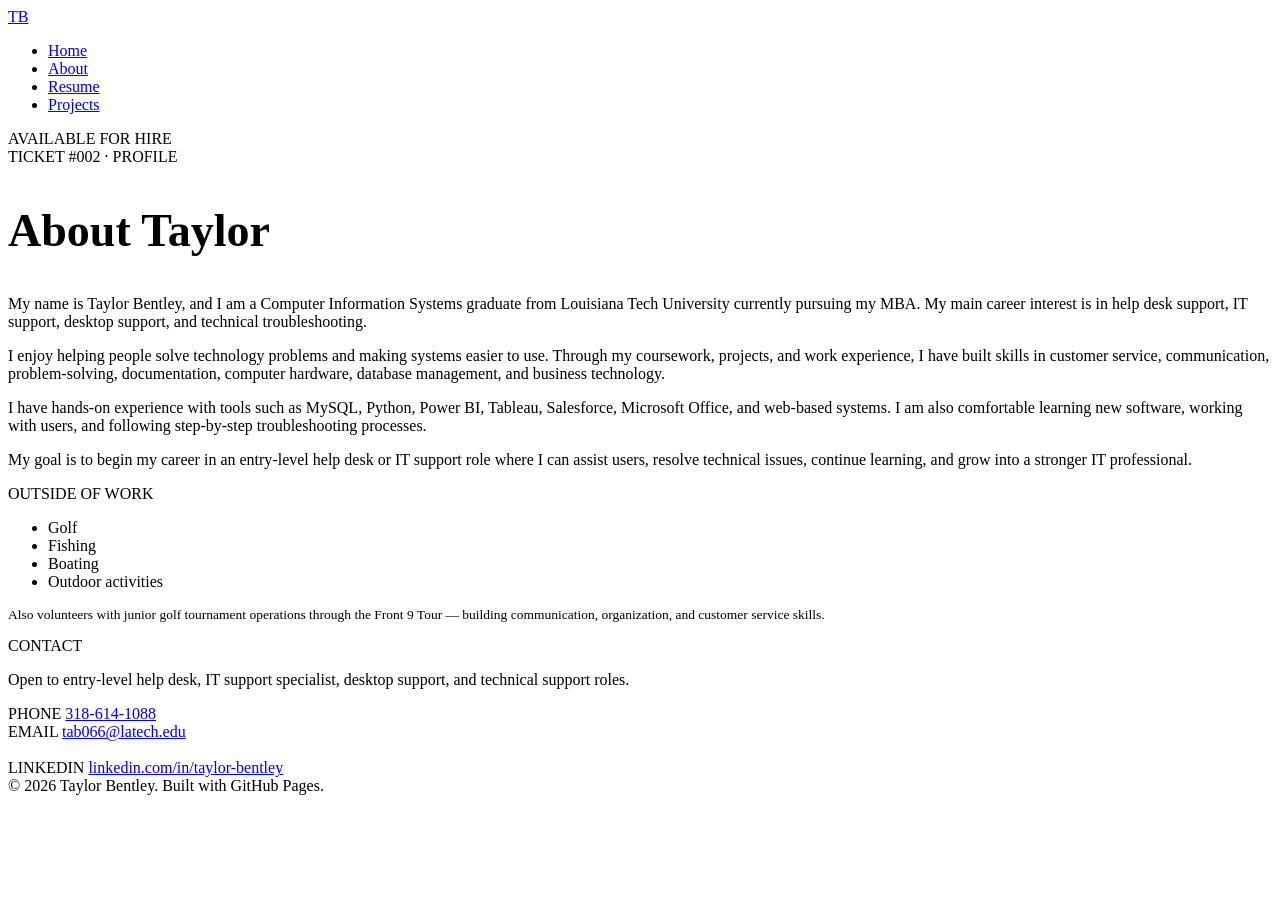
==== about.html @ 966b0103 "Add files via upload" ====
<!DOCTYPE html>
<html lang="en">
<head>
<meta charset="UTF-8">
<meta name="viewport" content="width=device-width, initial-scale=1.0">
<title>About — Taylor Bentley</title>
<meta name="description" content="About Taylor Bentley — Computer Information Systems graduate and MBA candidate focused on help desk and IT support.">
<link rel="preconnect" href="https://fonts.googleapis.com">
<link rel="preconnect" href="https://fonts.gstatic.com" crossorigin>
<link href="https://fonts.googleapis.com/css2?family=Space+Grotesk:wght@500;600;700&family=Inter:wght@400;500;600&family=IBM+Plex+Mono:wght@400;500;600&display=swap" rel="stylesheet">
<link rel="stylesheet" href="css/style.css">
</head>
<body>

<header class="site-header">
  <div class="wrap nav">
    <div class="nav-left">
      <a href="index.html" class="logo">TB</a>
      <ul class="nav-links">
        <li><a href="index.html">Home</a></li>
        <li><a href="about.html" class="is-active">About</a></li>
        <li><a href="resume.html">Resume</a></li>
        <li><a href="projects.html">Projects</a></li>
      </ul>
    </div>
    <div class="status-pill"><span class="status-dot"></span> AVAILABLE FOR HIRE</div>
  </div>
</header>

<main>
  <section class="hero" style="padding-bottom: 0;">
    <div class="wrap">
      <div class="ticket-eyebrow"><span class="num">TICKET #002</span> · PROFILE</div>
      <h1 class="display" style="font-size: clamp(32px,5vw,46px);">About Taylor</h1>
    </div>
  </section>

  <section class="block">
    <div class="wrap hero-grid">
      <div>
        <p class="body-text">My name is Taylor Bentley, and I am a Computer Information Systems graduate from Louisiana Tech University currently pursuing my MBA. My main career interest is in help desk support, IT support, desktop support, and technical troubleshooting.</p>
        <p class="body-text">I enjoy helping people solve technology problems and making systems easier to use. Through my coursework, projects, and work experience, I have built skills in customer service, communication, problem-solving, documentation, computer hardware, database management, and business technology.</p>
        <p class="body-text">I have hands-on experience with tools such as MySQL, Python, Power BI, Tableau, Salesforce, Microsoft Office, and web-based systems. I am also comfortable learning new software, working with users, and following step-by-step troubleshooting processes.</p>
        <p class="body-text">My goal is to begin my career in an entry-level help desk or IT support role where I can assist users, resolve technical issues, continue learning, and grow into a stronger IT professional.</p>
      </div>

      <div class="status-panel">
        <div class="panel-title"><span>OUTSIDE OF WORK</span></div>
        <ul class="skill-list">
          <li><span class="dot"></span> Golf</li>
          <li><span class="dot"></span> Fishing</li>
          <li><span class="dot"></span> Boating</li>
          <li><span class="dot"></span> Outdoor activities</li>
        </ul>
        <p style="color: var(--text-muted); font-size: 13.5px; margin: 4px 0 14px;">Also volunteers with junior golf tournament operations through the Front 9 Tour — building communication, organization, and customer service skills.</p>
      </div>
    </div>
  </section>
</main>

<footer>
  <div class="wrap">
    <div class="footer-grid" id="contact">
      <div>
        <span class="label">CONTACT</span>
        <p>Open to entry-level help desk, IT support specialist, desktop support, and technical support roles.</p>
      </div>
      <div>
        <span class="label">PHONE</span>
        <a href="tel:3186141088">318-614-1088</a>
      </div>
      <div>
        <span class="label">EMAIL</span>
        <a href="mailto:tab066@latech.edu">tab066@latech.edu</a><br><br>
        <span class="label">LINKEDIN</span>
        <a href="https://www.linkedin.com/in/taylor-bentley-a34ab1236/" target="_blank" rel="noopener">linkedin.com/in/taylor-bentley</a>
      </div>
    </div>
    <div class="copyright">© 2026 Taylor Bentley. Built with GitHub Pages.</div>
  </div>
</footer>

</body>
</html>
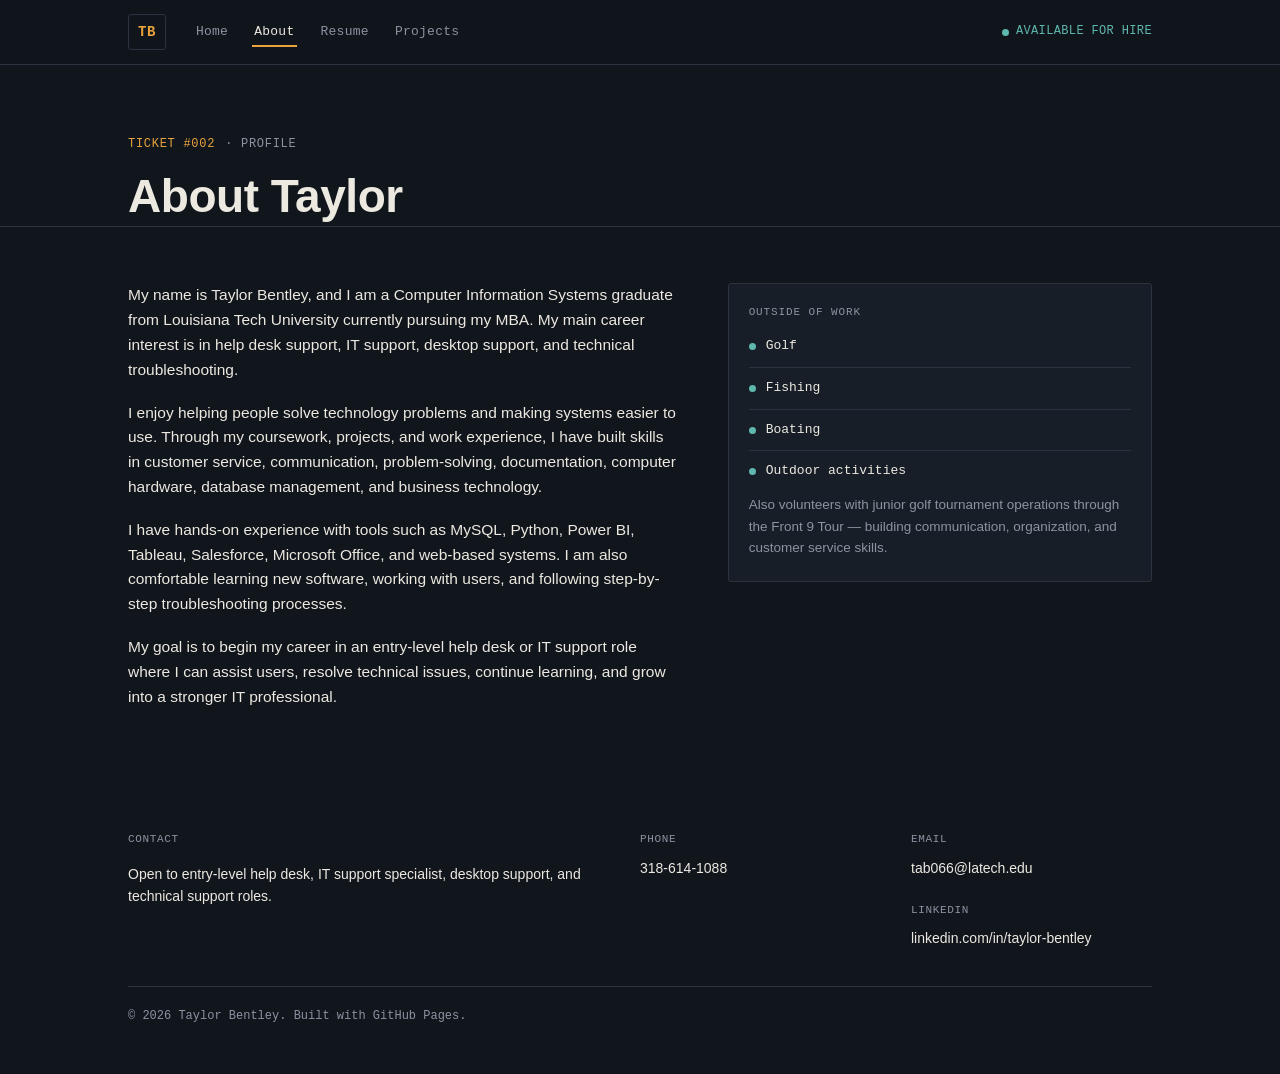
==== commit 44921371: "Add files via upload" ====
--- a/about.html
+++ b/about.html
@@ -8,7 +8,7 @@
 <link rel="preconnect" href="https://fonts.googleapis.com">
 <link rel="preconnect" href="https://fonts.gstatic.com" crossorigin>
 <link href="https://fonts.googleapis.com/css2?family=Space+Grotesk:wght@500;600;700&family=Inter:wght@400;500;600&family=IBM+Plex+Mono:wght@400;500;600&display=swap" rel="stylesheet">
-<link rel="stylesheet" href="css/style.css">
+<link rel="stylesheet" href="style.css">
 </head>
 <body>
 
--- a/style.css
+++ b/style.css
@@ -0,0 +1,523 @@
+/* ===================================================================
+   Taylor Bentley — Portfolio
+   Design language: an internal admin-tool aesthetic, borrowed from
+   the helpdesk ticket queues and dashboards Taylor actually builds.
+   =================================================================== */
+
+:root {
+  /* Color */
+  --bg: #11151c;
+  --surface: #181e27;
+  --surface-2: #1f2731;
+  --border: #2b3340;
+  --text: #ECE9E1;
+  --text-muted: #8C93A1;
+  --accent: #E8A33D;       /* "in progress" amber — primary CTA */
+  --accent-soft: #E8A33D26;
+  --accent-2: #5FB8AE;     /* "resolved" teal — secondary */
+  --accent-2-soft: #5FB8AE22;
+  --danger: #D9695F;
+
+  /* Type */
+  --font-display: 'Space Grotesk', 'Segoe UI', sans-serif;
+  --font-body: 'Inter', 'Segoe UI', sans-serif;
+  --font-mono: 'IBM Plex Mono', 'Courier New', monospace;
+
+  /* Layout */
+  --maxw: 1080px;
+  --radius: 3px;
+}
+
+* { box-sizing: border-box; }
+
+html { scroll-behavior: smooth; }
+
+body {
+  margin: 0;
+  background: var(--bg);
+  color: var(--text);
+  font-family: var(--font-body);
+  font-size: 16px;
+  line-height: 1.6;
+  -webkit-font-smoothing: antialiased;
+}
+
+a { color: inherit; text-decoration: none; }
+
+img { max-width: 100%; display: block; border-radius: var(--radius); }
+
+.wrap {
+  max-width: var(--maxw);
+  margin: 0 auto;
+  padding: 0 28px;
+}
+
+:focus-visible {
+  outline: 2px solid var(--accent);
+  outline-offset: 2px;
+}
+
+@media (prefers-reduced-motion: reduce) {
+  * { animation: none !important; transition: none !important; }
+  html { scroll-behavior: auto; }
+}
+
+/* ---------- header / nav ---------- */
+
+.site-header {
+  position: sticky;
+  top: 0;
+  z-index: 50;
+  background: rgba(17, 21, 28, 0.92);
+  backdrop-filter: blur(6px);
+  border-bottom: 1px solid var(--border);
+}
+
+.nav {
+  display: flex;
+  align-items: center;
+  justify-content: space-between;
+  height: 64px;
+}
+
+.nav-left {
+  display: flex;
+  align-items: center;
+  gap: 28px;
+}
+
+.logo {
+  font-family: var(--font-mono);
+  font-weight: 600;
+  font-size: 14px;
+  letter-spacing: 0.04em;
+  border: 1px solid var(--border);
+  padding: 6px 9px;
+  border-radius: var(--radius);
+  color: var(--accent);
+}
+
+.nav-links {
+  display: flex;
+  gap: 22px;
+  list-style: none;
+  margin: 0;
+  padding: 0;
+  font-family: var(--font-mono);
+  font-size: 13px;
+  letter-spacing: 0.02em;
+}
+
+.nav-links a {
+  color: var(--text-muted);
+  padding: 6px 2px;
+  border-bottom: 2px solid transparent;
+  transition: color 0.15s ease, border-color 0.15s ease;
+}
+
+.nav-links a:hover { color: var(--text); }
+
+.nav-links a.is-active {
+  color: var(--text);
+  border-bottom-color: var(--accent);
+}
+
+.status-pill {
+  display: flex;
+  align-items: center;
+  gap: 7px;
+  font-family: var(--font-mono);
+  font-size: 12px;
+  color: var(--accent-2);
+  letter-spacing: 0.03em;
+  white-space: nowrap;
+}
+
+.status-dot {
+  width: 7px;
+  height: 7px;
+  border-radius: 50%;
+  background: var(--accent-2);
+  box-shadow: 0 0 0 0 var(--accent-2-soft);
+  animation: pulse 2.4s infinite;
+}
+
+@keyframes pulse {
+  0% { box-shadow: 0 0 0 0 var(--accent-2-soft); }
+  70% { box-shadow: 0 0 0 6px transparent; }
+  100% { box-shadow: 0 0 0 0 transparent; }
+}
+
+.nav-toggle { display: none; }
+
+/* ---------- ticket eyebrow (signature element) ---------- */
+
+.ticket-eyebrow {
+  display: inline-flex;
+  align-items: center;
+  gap: 10px;
+  font-family: var(--font-mono);
+  font-size: 12px;
+  letter-spacing: 0.06em;
+  color: var(--text-muted);
+  margin-bottom: 18px;
+}
+
+.ticket-eyebrow .num { color: var(--accent); }
+
+.badge {
+  font-family: var(--font-mono);
+  font-size: 11px;
+  letter-spacing: 0.05em;
+  padding: 3px 8px;
+  border-radius: 999px;
+  border: 1px solid currentColor;
+}
+
+.badge.open { color: var(--accent); }
+.badge.resolved { color: var(--accent-2); }
+.badge.progress { color: var(--text-muted); }
+
+/* ---------- hero ---------- */
+
+.hero {
+  padding: 64px 0 56px;
+  border-bottom: 1px solid var(--border);
+}
+
+.hero-grid {
+  display: grid;
+  grid-template-columns: 1.3fr 1fr;
+  gap: 48px;
+  align-items: start;
+}
+
+h1.display {
+  font-family: var(--font-display);
+  font-size: clamp(38px, 6vw, 60px);
+  line-height: 1.05;
+  margin: 0 0 6px;
+  letter-spacing: -0.01em;
+}
+
+.role-line {
+  font-family: var(--font-mono);
+  color: var(--accent-2);
+  font-size: 15px;
+  margin: 0 0 22px;
+}
+
+.lede {
+  color: var(--text-muted);
+  font-size: 16px;
+  max-width: 56ch;
+  margin: 0 0 28px;
+}
+
+.cta-row { display: flex; gap: 14px; flex-wrap: wrap; }
+
+.btn {
+  font-family: var(--font-mono);
+  font-size: 13px;
+  letter-spacing: 0.02em;
+  padding: 11px 18px;
+  border-radius: var(--radius);
+  border: 1px solid var(--border);
+  display: inline-flex;
+  align-items: center;
+  gap: 6px;
+  transition: border-color 0.15s ease, background 0.15s ease, transform 0.1s ease;
+}
+
+.btn:hover { transform: translateY(-1px); }
+
+.btn.primary {
+  background: var(--accent);
+  color: #1b1306;
+  border-color: var(--accent);
+}
+
+.btn.primary:hover { background: #f3ad44; }
+
+.btn.ghost {
+  color: var(--text);
+}
+
+.btn.ghost:hover { border-color: var(--accent-2); color: var(--accent-2); }
+
+/* status / skills panel */
+
+.status-panel {
+  background: var(--surface);
+  border: 1px solid var(--border);
+  border-radius: var(--radius);
+  padding: 20px 20px 8px;
+}
+
+.status-panel .panel-title {
+  font-family: var(--font-mono);
+  font-size: 11px;
+  letter-spacing: 0.08em;
+  color: var(--text-muted);
+  margin-bottom: 14px;
+  display: flex;
+  justify-content: space-between;
+}
+
+.skill-list {
+  list-style: none;
+  margin: 0 0 12px;
+  padding: 0;
+  display: flex;
+  flex-direction: column;
+  gap: 10px;
+}
+
+.skill-list li {
+  display: flex;
+  align-items: center;
+  gap: 10px;
+  font-family: var(--font-mono);
+  font-size: 13px;
+  padding-bottom: 10px;
+  border-bottom: 1px solid var(--border);
+}
+
+.skill-list li:last-child { border-bottom: none; padding-bottom: 0; }
+
+.dot {
+  width: 7px;
+  height: 7px;
+  min-width: 7px;
+  border-radius: 50%;
+  background: var(--accent-2);
+}
+
+/* ---------- generic section ---------- */
+
+section.block {
+  padding: 56px 0;
+  border-bottom: 1px solid var(--border);
+}
+
+section.block:last-of-type { border-bottom: none; }
+
+h2.section-title {
+  font-family: var(--font-display);
+  font-size: clamp(26px, 3.4vw, 34px);
+  margin: 0 0 28px;
+  letter-spacing: -0.01em;
+}
+
+.col-3 {
+  display: grid;
+  grid-template-columns: repeat(3, 1fr);
+  gap: 22px;
+}
+
+.col-2 {
+  display: grid;
+  grid-template-columns: 1fr 1fr;
+  gap: 22px;
+}
+
+.card {
+  background: var(--surface);
+  border: 1px solid var(--border);
+  border-radius: var(--radius);
+  padding: 22px;
+}
+
+.card .tag {
+  font-family: var(--font-mono);
+  font-size: 11px;
+  color: var(--accent);
+  letter-spacing: 0.06em;
+  display: block;
+  margin-bottom: 10px;
+}
+
+.card h3 {
+  font-family: var(--font-display);
+  font-size: 19px;
+  margin: 0 0 8px;
+}
+
+.card p { color: var(--text-muted); font-size: 14.5px; margin: 0; }
+
+p.body-text {
+  color: var(--text);
+  max-width: 70ch;
+  margin: 0 0 18px;
+  font-size: 15.5px;
+}
+
+/* ---------- ticket queue (projects list) ---------- */
+
+.queue {
+  border: 1px solid var(--border);
+  border-radius: var(--radius);
+  overflow: hidden;
+}
+
+.queue-row {
+  display: grid;
+  grid-template-columns: 90px 1fr 130px 40px;
+  align-items: center;
+  gap: 16px;
+  padding: 18px 20px;
+  border-bottom: 1px solid var(--border);
+  transition: background 0.15s ease;
+}
+
+.queue-row:last-child { border-bottom: none; }
+
+.queue-row:hover { background: var(--surface); }
+
+.queue-id {
+  font-family: var(--font-mono);
+  font-size: 12px;
+  color: var(--text-muted);
+}
+
+.queue-title h3 {
+  font-family: var(--font-display);
+  font-size: 18px;
+  margin: 0 0 4px;
+}
+
+.queue-title p {
+  color: var(--text-muted);
+  font-size: 13.5px;
+  margin: 0;
+}
+
+.queue-arrow {
+  font-family: var(--font-mono);
+  color: var(--text-muted);
+  justify-self: end;
+  transition: color 0.15s ease, transform 0.15s ease;
+}
+
+.queue-row:hover .queue-arrow { color: var(--accent); transform: translateX(2px); }
+
+/* ---------- project detail ---------- */
+
+.meta-row {
+  display: flex;
+  gap: 24px;
+  flex-wrap: wrap;
+  font-family: var(--font-mono);
+  font-size: 12.5px;
+  color: var(--text-muted);
+  margin-bottom: 30px;
+  padding-bottom: 24px;
+  border-bottom: 1px solid var(--border);
+}
+
+.meta-row strong { color: var(--text); display: block; font-family: var(--font-body); font-size: 14px; margin-top: 2px; }
+
+.shot {
+  border: 1px solid var(--border);
+  border-radius: var(--radius);
+  overflow: hidden;
+  margin: 22px 0 30px;
+  background: var(--surface);
+}
+
+.shot img { display: block; }
+
+.shot.split {
+  display: grid;
+  grid-template-columns: 1fr 1fr;
+}
+
+.shot.split img { height: 100%; object-fit: cover; }
+
+.milestone {
+  border-left: 2px solid var(--border);
+  padding-left: 18px;
+  margin-bottom: 20px;
+}
+
+.milestone .label {
+  font-family: var(--font-mono);
+  font-size: 11.5px;
+  color: var(--accent);
+  letter-spacing: 0.05em;
+}
+
+.milestone h4 { margin: 4px 0 6px; font-family: var(--font-display); font-size: 17px; }
+.milestone p { margin: 0; color: var(--text-muted); font-size: 14.5px; }
+
+.link-row { display: flex; gap: 14px; flex-wrap: wrap; margin: 18px 0 0; }
+
+/* ---------- resume page ---------- */
+
+.resume-grid {
+  display: grid;
+  grid-template-columns: 1fr 1fr;
+  gap: 40px;
+  align-items: start;
+}
+
+.resume-pdf-card {
+  background: var(--surface);
+  border: 1px solid var(--border);
+  border-radius: var(--radius);
+  padding: 26px;
+}
+
+.resume-pdf-card .filename {
+  font-family: var(--font-mono);
+  font-size: 13px;
+  color: var(--text-muted);
+  margin-bottom: 16px;
+}
+
+/* ---------- footer ---------- */
+
+footer {
+  padding: 48px 0;
+}
+
+.footer-grid {
+  display: grid;
+  grid-template-columns: 2fr 1fr 1fr;
+  gap: 30px;
+  font-size: 14px;
+}
+
+.footer-grid .label {
+  font-family: var(--font-mono);
+  font-size: 11px;
+  color: var(--text-muted);
+  letter-spacing: 0.06em;
+  margin-bottom: 8px;
+  display: block;
+}
+
+.footer-grid a:hover { color: var(--accent-2); }
+
+.copyright {
+  margin-top: 36px;
+  padding-top: 20px;
+  border-top: 1px solid var(--border);
+  font-family: var(--font-mono);
+  font-size: 12px;
+  color: var(--text-muted);
+}
+
+/* ---------- responsive ---------- */
+
+@media (max-width: 760px) {
+  .nav { height: auto; flex-wrap: wrap; padding: 10px 0; gap: 10px; }
+  .nav-left { width: 100%; justify-content: space-between; }
+  .nav-links { gap: 14px; font-size: 12px; overflow-x: auto; }
+  .status-pill { width: 100%; font-size: 11px; }
+  .hero-grid, .resume-grid, .col-3, .col-2 { grid-template-columns: 1fr; }
+  .queue-row { grid-template-columns: 50px 1fr 28px; }
+  .queue-row .badge { display: none; }
+  .shot.split { grid-template-columns: 1fr; }
+  .footer-grid { grid-template-columns: 1fr; }
+}
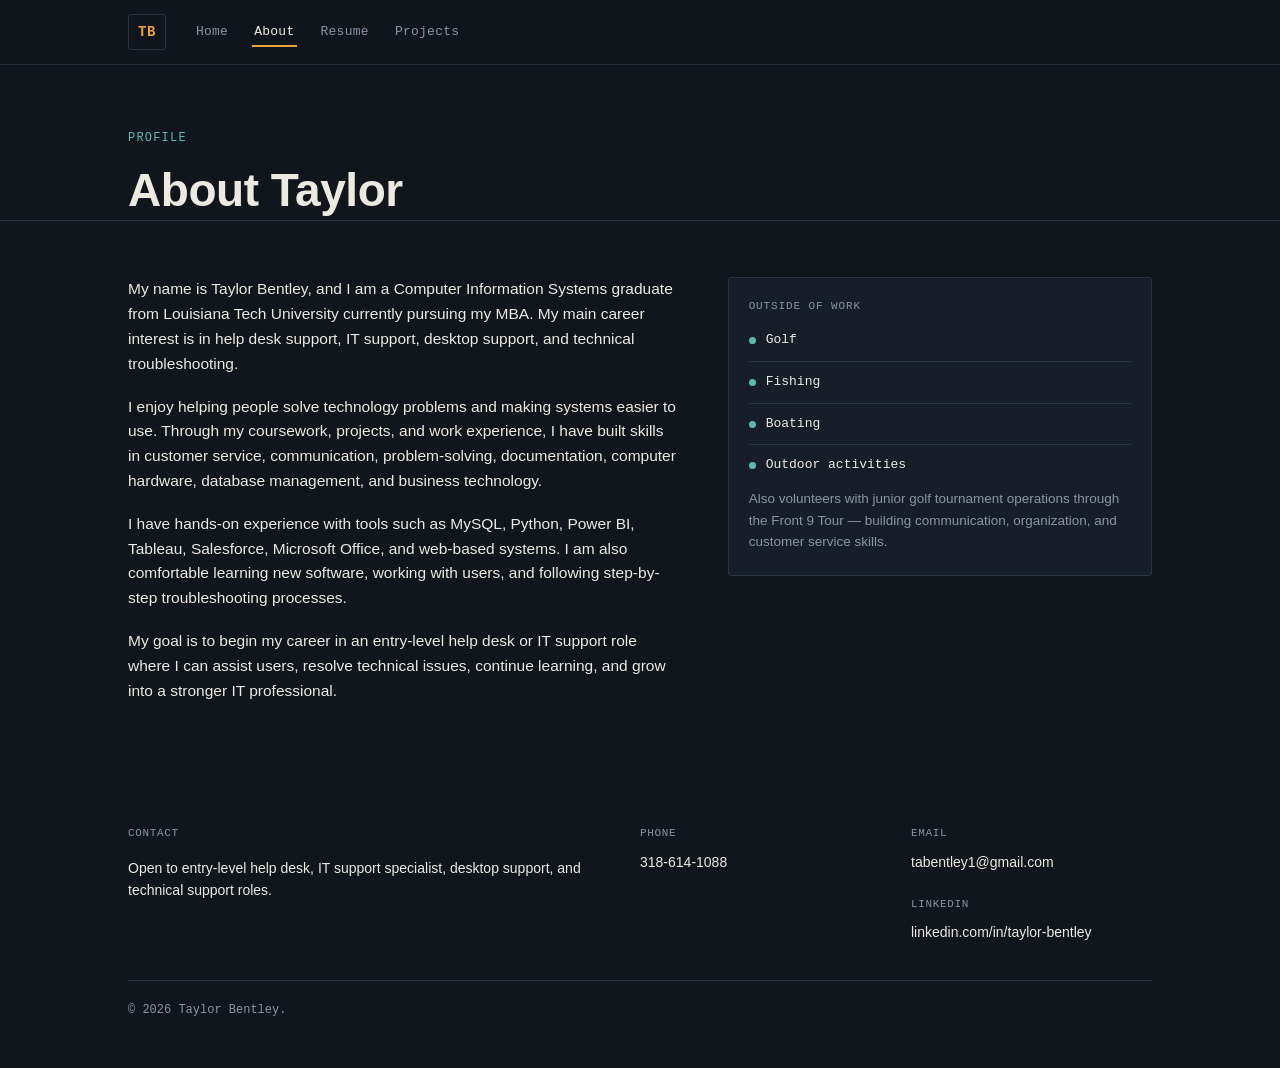
==== commit 6f31bfac: "Add files via upload" ====
--- a/about.html
+++ b/about.html
@@ -23,14 +23,13 @@
         <li><a href="projects.html">Projects</a></li>
       </ul>
     </div>
-    <div class="status-pill"><span class="status-dot"></span> AVAILABLE FOR HIRE</div>
   </div>
 </header>
 
 <main>
   <section class="hero" style="padding-bottom: 0;">
     <div class="wrap">
-      <div class="ticket-eyebrow"><span class="num">TICKET #002</span> · PROFILE</div>
+      <span class="eyebrow">Profile</span>
       <h1 class="display" style="font-size: clamp(32px,5vw,46px);">About Taylor</h1>
     </div>
   </section>
@@ -71,12 +70,12 @@
       </div>
       <div>
         <span class="label">EMAIL</span>
-        <a href="mailto:tab066@latech.edu">tab066@latech.edu</a><br><br>
+        <a href="mailto:tabentley1@gmail.com">tabentley1@gmail.com</a><br><br>
         <span class="label">LINKEDIN</span>
         <a href="https://www.linkedin.com/in/taylor-bentley-a34ab1236/" target="_blank" rel="noopener">linkedin.com/in/taylor-bentley</a>
       </div>
     </div>
-    <div class="copyright">© 2026 Taylor Bentley. Built with GitHub Pages.</div>
+    <div class="copyright">© 2026 Taylor Bentley.</div>
   </div>
 </footer>
 
--- a/style.css
+++ b/style.css
@@ -1,7 +1,7 @@
 /* ===================================================================
    Taylor Bentley — Portfolio
-   Design language: an internal admin-tool aesthetic, borrowed from
-   the helpdesk ticket queues and dashboards Taylor actually builds.
+   Design language: a clean admin-tool aesthetic — mono labels,
+   hairline rules, and dashboard-style structure.
    =================================================================== */
 
 :root {
@@ -122,75 +122,69 @@
   border-bottom-color: var(--accent);
 }
 
-.status-pill {
-  display: flex;
-  align-items: center;
-  gap: 7px;
+.nav-toggle { display: none; }
+
+/* ---------- section eyebrow (signature element) ---------- */
+
+.eyebrow {
+  display: block;
   font-family: var(--font-mono);
   font-size: 12px;
+  letter-spacing: 0.1em;
   color: var(--accent-2);
-  letter-spacing: 0.03em;
-  white-space: nowrap;
-}
-
-.status-dot {
-  width: 7px;
-  height: 7px;
-  border-radius: 50%;
-  background: var(--accent-2);
-  box-shadow: 0 0 0 0 var(--accent-2-soft);
-  animation: pulse 2.4s infinite;
-}
-
-@keyframes pulse {
-  0% { box-shadow: 0 0 0 0 var(--accent-2-soft); }
-  70% { box-shadow: 0 0 0 6px transparent; }
-  100% { box-shadow: 0 0 0 0 transparent; }
-}
-
-.nav-toggle { display: none; }
-
-/* ---------- ticket eyebrow (signature element) ---------- */
-
-.ticket-eyebrow {
-  display: inline-flex;
-  align-items: center;
-  gap: 10px;
-  font-family: var(--font-mono);
-  font-size: 12px;
-  letter-spacing: 0.06em;
-  color: var(--text-muted);
   margin-bottom: 18px;
-}
-
-.ticket-eyebrow .num { color: var(--accent); }
-
-.badge {
+  text-transform: uppercase;
+}
+
+.cat-pill {
   font-family: var(--font-mono);
   font-size: 11px;
   letter-spacing: 0.05em;
-  padding: 3px 8px;
+  padding: 3px 10px;
   border-radius: 999px;
-  border: 1px solid currentColor;
-}
-
-.badge.open { color: var(--accent); }
-.badge.resolved { color: var(--accent-2); }
-.badge.progress { color: var(--text-muted); }
+  border: 1px solid var(--border);
+  color: var(--text-muted);
+  white-space: nowrap;
+}
 
 /* ---------- hero ---------- */
 
 .hero {
+  position: relative;
+  overflow: hidden;
   padding: 64px 0 56px;
   border-bottom: 1px solid var(--border);
 }
 
+#particles-canvas {
+  position: absolute;
+  inset: 0;
+  width: 100%;
+  height: 100%;
+  z-index: 0;
+}
+
 .hero-grid {
+  position: relative;
+  z-index: 1;
   display: grid;
   grid-template-columns: 1.3fr 1fr;
   gap: 48px;
   align-items: start;
 }
+
+.avatar-link { display: inline-block; margin-bottom: 20px; }
+
+.avatar {
+  width: 92px;
+  height: 92px;
+  border-radius: 50%;
+  object-fit: cover;
+  border: 2px solid var(--border);
+  transition: border-color 0.15s ease;
+}
+
+.avatar-link:hover .avatar { border-color: var(--accent-2); }
 
 h1.display {
   font-family: var(--font-display);
@@ -352,7 +346,7 @@
   font-size: 15.5px;
 }
 
-/* ---------- ticket queue (projects list) ---------- */
+/* ---------- project list ---------- */
 
 .queue {
   border: 1px solid var(--border);
@@ -362,7 +356,7 @@
 
 .queue-row {
   display: grid;
-  grid-template-columns: 90px 1fr 130px 40px;
+  grid-template-columns: 1fr 170px 30px;
   align-items: center;
   gap: 16px;
   padding: 18px 20px;
@@ -374,11 +368,7 @@
 
 .queue-row:hover { background: var(--surface); }
 
-.queue-id {
-  font-family: var(--font-mono);
-  font-size: 12px;
-  color: var(--text-muted);
-}
+.queue-row .cat-pill { justify-self: start; }
 
 .queue-title h3 {
   font-family: var(--font-display);
@@ -452,6 +442,54 @@
 
 .link-row { display: flex; gap: 14px; flex-wrap: wrap; margin: 18px 0 0; }
 
+/* ---------- work experience ---------- */
+
+.exp-item {
+  padding: 22px 0;
+  border-bottom: 1px solid var(--border);
+}
+
+.exp-item:first-child { padding-top: 0; }
+.exp-item:last-child { border-bottom: none; }
+
+.exp-head {
+  display: flex;
+  justify-content: space-between;
+  align-items: baseline;
+  flex-wrap: wrap;
+  gap: 8px;
+  margin-bottom: 2px;
+}
+
+.exp-head h3 {
+  font-family: var(--font-display);
+  font-size: 18px;
+  margin: 0;
+}
+
+.exp-dates {
+  font-family: var(--font-mono);
+  font-size: 12.5px;
+  color: var(--text-muted);
+  white-space: nowrap;
+}
+
+.exp-company {
+  color: var(--accent-2);
+  font-size: 14px;
+  margin: 0 0 10px;
+}
+
+.exp-item ul {
+  margin: 0;
+  padding-left: 18px;
+  color: var(--text-muted);
+  font-size: 14.5px;
+  line-height: 1.65;
+}
+
+.exp-item li { margin-bottom: 4px; }
+
 /* ---------- resume page ---------- */
 
 .resume-grid {
@@ -514,10 +552,10 @@
   .nav { height: auto; flex-wrap: wrap; padding: 10px 0; gap: 10px; }
   .nav-left { width: 100%; justify-content: space-between; }
   .nav-links { gap: 14px; font-size: 12px; overflow-x: auto; }
-  .status-pill { width: 100%; font-size: 11px; }
   .hero-grid, .resume-grid, .col-3, .col-2 { grid-template-columns: 1fr; }
-  .queue-row { grid-template-columns: 50px 1fr 28px; }
-  .queue-row .badge { display: none; }
+  .queue-row { grid-template-columns: 1fr 28px; }
+  .queue-row .cat-pill { display: none; }
   .shot.split { grid-template-columns: 1fr; }
   .footer-grid { grid-template-columns: 1fr; }
-}
+  .exp-head { flex-direction: column; align-items: flex-start; gap: 2px; }
+}
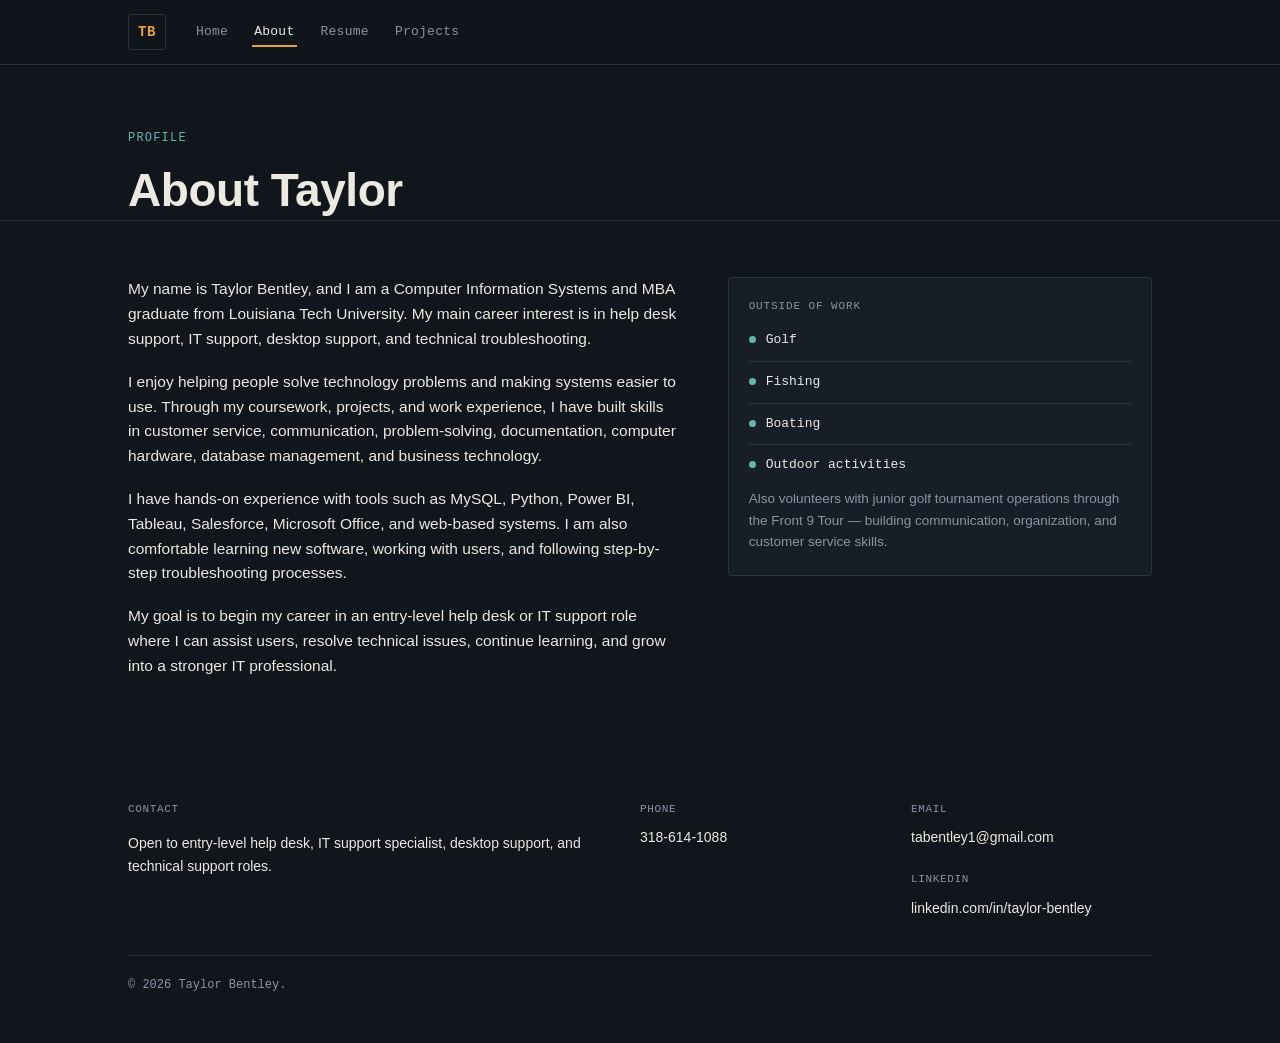
==== commit 01db2dc2: "Update about.html" ====
--- a/about.html
+++ b/about.html
@@ -4,7 +4,7 @@
 <meta charset="UTF-8">
 <meta name="viewport" content="width=device-width, initial-scale=1.0">
 <title>About — Taylor Bentley</title>
-<meta name="description" content="About Taylor Bentley — Computer Information Systems graduate and MBA candidate focused on help desk and IT support.">
+<meta name="description" content="About Taylor Bentley — Computer Information Systems graduate and MBA focused on help desk and IT support.">
 <link rel="preconnect" href="https://fonts.googleapis.com">
 <link rel="preconnect" href="https://fonts.gstatic.com" crossorigin>
 <link href="https://fonts.googleapis.com/css2?family=Space+Grotesk:wght@500;600;700&family=Inter:wght@400;500;600&family=IBM+Plex+Mono:wght@400;500;600&display=swap" rel="stylesheet">
@@ -37,7 +37,7 @@
   <section class="block">
     <div class="wrap hero-grid">
       <div>
-        <p class="body-text">My name is Taylor Bentley, and I am a Computer Information Systems graduate from Louisiana Tech University currently pursuing my MBA. My main career interest is in help desk support, IT support, desktop support, and technical troubleshooting.</p>
+        <p class="body-text">My name is Taylor Bentley, and I am a Computer Information Systems and MBA graduate from Louisiana Tech University. My main career interest is in help desk support, IT support, desktop support, and technical troubleshooting.</p>
         <p class="body-text">I enjoy helping people solve technology problems and making systems easier to use. Through my coursework, projects, and work experience, I have built skills in customer service, communication, problem-solving, documentation, computer hardware, database management, and business technology.</p>
         <p class="body-text">I have hands-on experience with tools such as MySQL, Python, Power BI, Tableau, Salesforce, Microsoft Office, and web-based systems. I am also comfortable learning new software, working with users, and following step-by-step troubleshooting processes.</p>
         <p class="body-text">My goal is to begin my career in an entry-level help desk or IT support role where I can assist users, resolve technical issues, continue learning, and grow into a stronger IT professional.</p>
--- a/style.css
+++ b/style.css
@@ -162,6 +162,7 @@
   width: 100%;
   height: 100%;
   z-index: 0;
+  pointer-events: none;
 }
 
 .hero-grid {
@@ -171,6 +172,11 @@
   grid-template-columns: 1.3fr 1fr;
   gap: 48px;
   align-items: start;
+}
+
+.hero > .wrap {
+  position: relative;
+  z-index: 1;
 }
 
 .avatar-link { display: inline-block; margin-bottom: 20px; }
@@ -269,7 +275,7 @@
 
 .skill-list li {
   display: flex;
-  align-items: center;
+  align-items: flex-start;
   gap: 10px;
   font-family: var(--font-mono);
   font-size: 13px;
@@ -285,6 +291,7 @@
   min-width: 7px;
   border-radius: 50%;
   background: var(--accent-2);
+  margin-top: 6px;
 }
 
 /* ---------- generic section ---------- */
